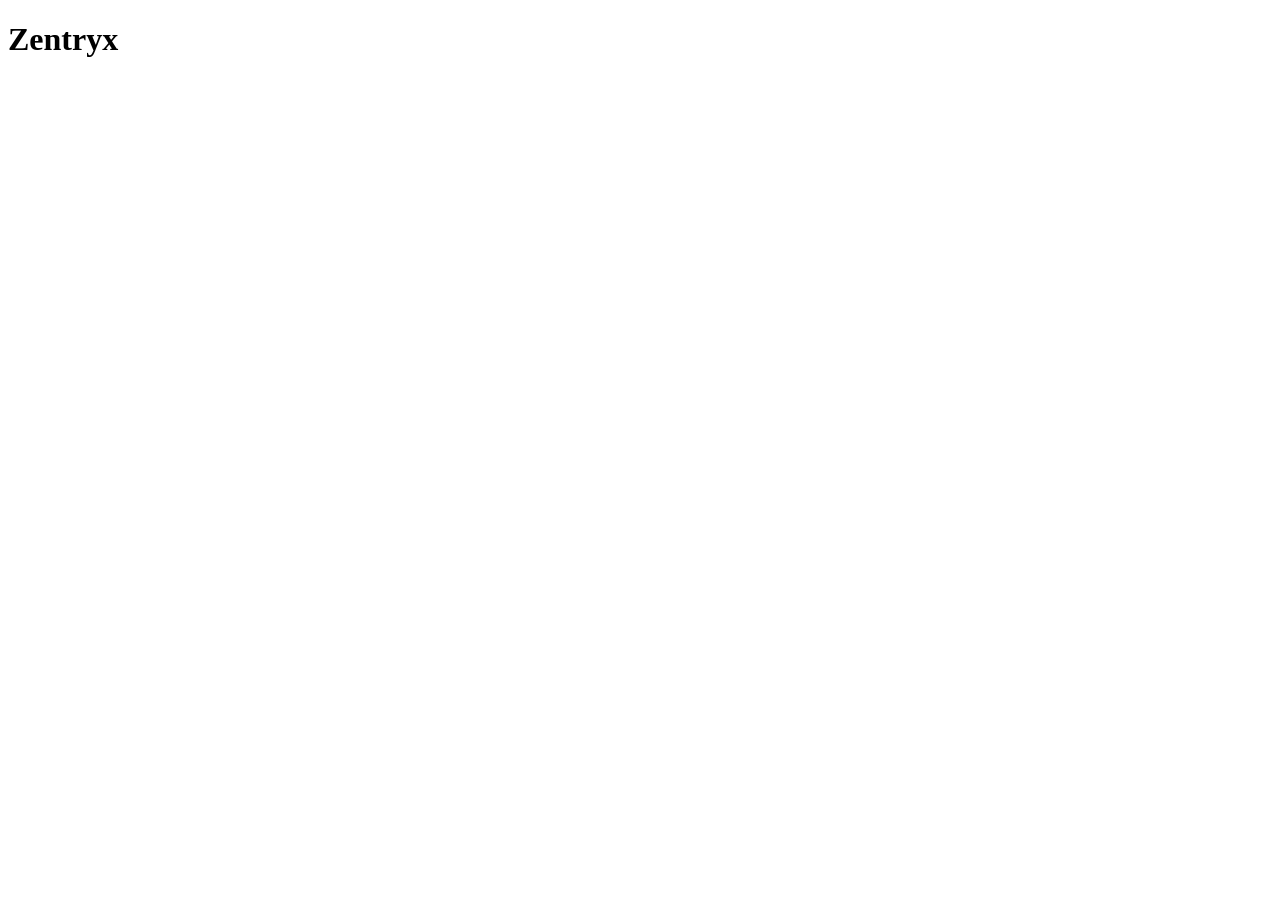
==== index.html @ ee9a3846 "Conection" ====
<!DOCTYPE html>
<html lang="es">
<head>
    <meta charset="UTF-8">
    <meta name="viewport" content="width=device-width, initial-scale=1.0">
    <title>Zentryx</title>
</head>
<body>
     <h1>Zentryx</h1>
    
</body>
</html>
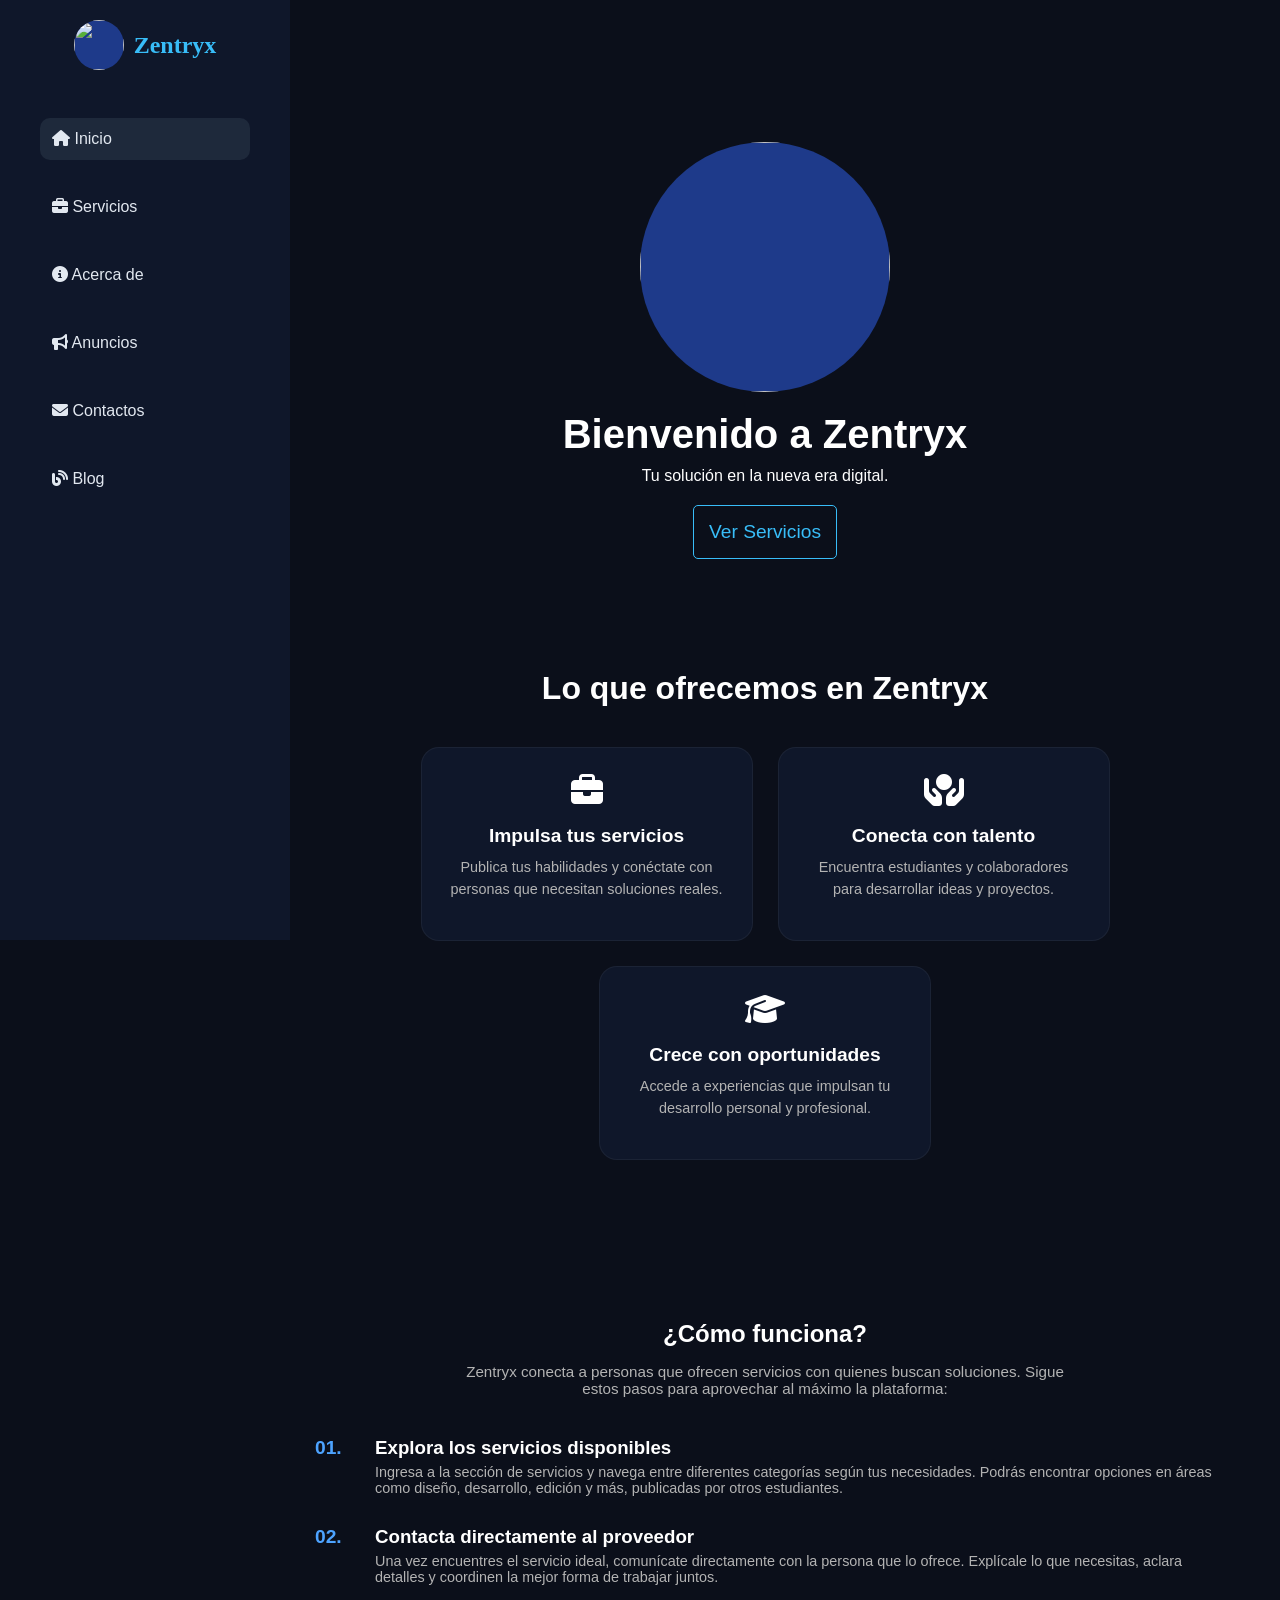
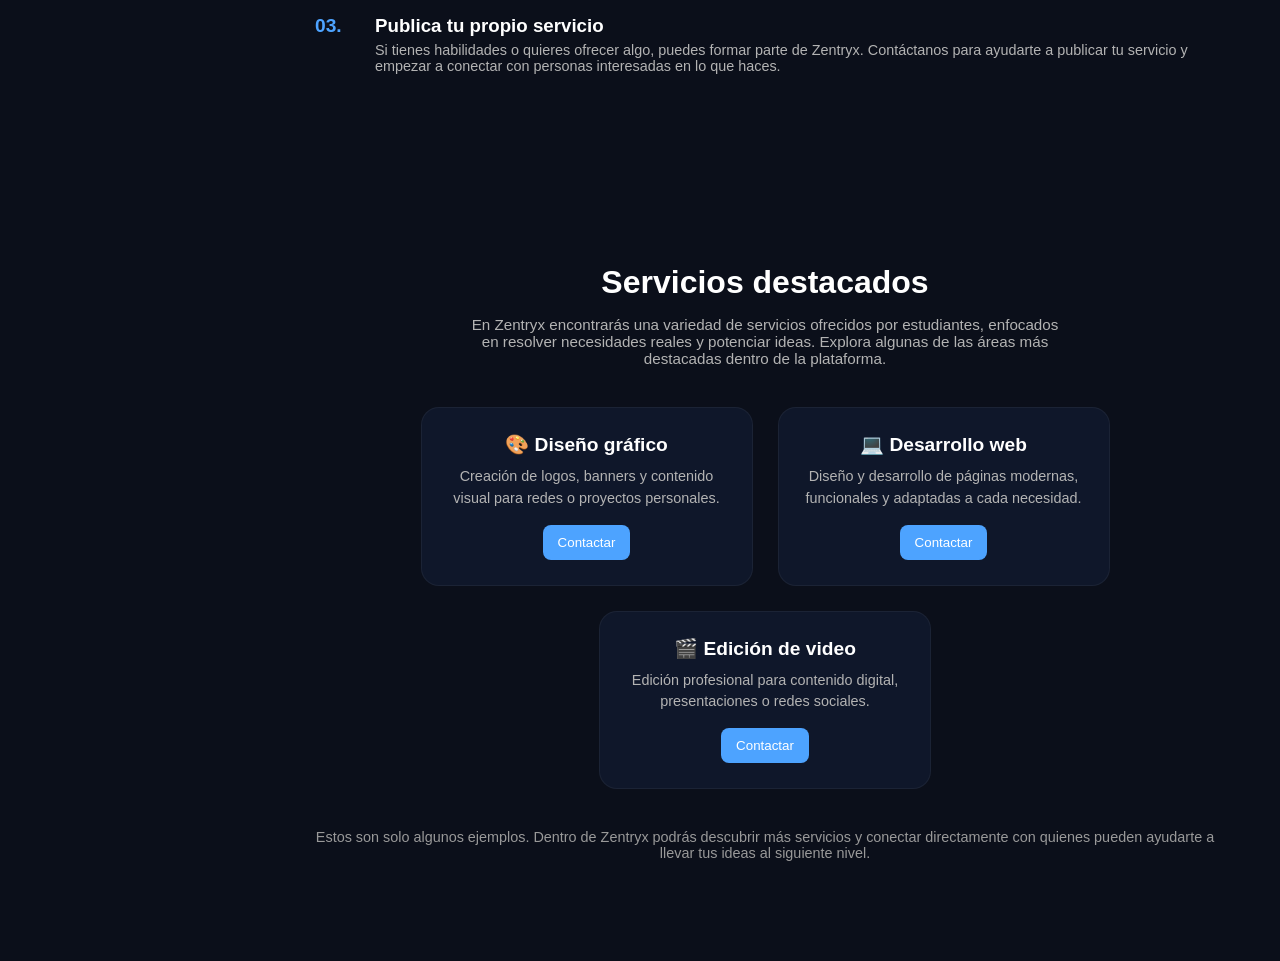
==== commit 6b89f404: "Pagina principal" ====
--- a/index.html
+++ b/index.html
@@ -1,12 +1,168 @@
 <!DOCTYPE html>
 <html lang="es">
+
 <head>
     <meta charset="UTF-8">
     <meta name="viewport" content="width=device-width, initial-scale=1.0">
+    <link rel="stylesheet" href="https://cdnjs.cloudflare.com/ajax/libs/font-awesome/6.4.0/css/all.min.css">
+    <link rel="stylesheet" href="Styles/styles.css">
     <title>Zentryx</title>
 </head>
+
 <body>
-     <h1>Zentryx</h1>
-    
+
+    <aside class="sidebar">
+        <div class="logo">
+            <img src="" alt="">
+            <h1>Zentryx</h1>
+        </div>
+
+        <nav>
+            <ul>
+                <li class="active"><a href="#"><i class="fa-solid fa-home"></i> Inicio</a></li>
+                <li><a href="Pages/servis.html"><i class="fa-solid fa-briefcase"></i> Servicios</a></li>
+                <li><a href="#acerca"><i class="fa-solid fa-info-circle"></i> Acerca de</a></li>
+                <li><a href="#anuncios"><i class="fa-solid fa-bullhorn"></i> Anuncios</a></li>
+                <li><a href="#contactos"><i class="fa-solid fa-envelope"></i> Contactos</a></li>
+                <li><a href="#blog"><i class="fa-solid fa-blog"></i> Blog</a></li>
+            </ul>
+        </nav>
+    </aside>
+
+    <main>
+
+        <div class="presentation">
+            <img src="" alt="">
+            <h1>Bienvenido a Zentryx</h1>
+            <p>Tu solución en la nueva era digital.</p>
+            <a href="Pages/servis.html">Ver Servicios</a>
+        </div>
+
+        <section class="beneficios">
+            <h2>Lo que ofrecemos en Zentryx</h2>
+
+            <div class="cards">
+
+                <div class="card">
+                    <div class="icon"><i class="fa-solid fa-briefcase"></i></div>
+                    <h3>Impulsa tus servicios</h3>
+                    <p>Publica tus habilidades y conéctate con personas que necesitan soluciones reales.</p>
+                </div>
+
+                <div class="card">
+                    <div class="icon"><i class="fa-solid fa-hands-holding-circle"></i></div>
+                    <h3>Conecta con talento</h3>
+                    <p>Encuentra estudiantes y colaboradores para desarrollar ideas y proyectos.</p>
+                </div>
+
+                <div class="card">
+                    <div class="icon"><i class="fa-solid fa-graduation-cap"></i></div>
+                    <h3>Crece con oportunidades</h3>
+                    <p>Accede a experiencias que impulsan tu desarrollo personal y profesional.</p>
+                </div>
+
+            </div>
+        </section>
+
+        <section class="como-funciona">
+            <div class="container">
+
+                <h1>¿Cómo funciona?</h1>
+
+                <p class="intro">
+                    Zentryx conecta a personas que ofrecen servicios con quienes buscan soluciones.
+                    Sigue estos pasos para aprovechar al máximo la plataforma:
+                </p>
+
+                <ul class="lista">
+                    <li>
+                        <span>01.</span>
+                        <div>
+                            <h3>Explora los servicios disponibles</h3>
+                            <p>
+                                Ingresa a la sección de servicios y navega entre diferentes categorías según tus
+                                necesidades.
+                                Podrás encontrar opciones en áreas como diseño, desarrollo, edición y más, publicadas
+                                por otros estudiantes.
+                            </p>
+                        </div>
+                    </li>
+
+                    <li>
+                        <span>02.</span>
+                        <div>
+                            <h3>Contacta directamente al proveedor</h3>
+                            <p>
+                                Una vez encuentres el servicio ideal, comunícate directamente con la persona que lo
+                                ofrece.
+                                Explícale lo que necesitas, aclara detalles y coordinen la mejor forma de trabajar
+                                juntos.
+                            </p>
+                        </div>
+                    </li>
+
+                    <li>
+                        <span>03.</span>
+                        <div>
+                            <h3>Publica tu propio servicio</h3>
+                            <p>
+                                Si tienes habilidades o quieres ofrecer algo, puedes formar parte de Zentryx.
+                                Contáctanos para ayudarte a publicar tu servicio y empezar a conectar con personas
+                                interesadas en lo que haces.
+                            </p>
+                        </div>
+                    </li>
+                </ul>
+
+            </div>
+        </section>
+
+        <section class="servicios">
+            <div class="container">
+
+                <h2>Servicios destacados</h2>
+
+                <p class="intro">
+                    En Zentryx encontrarás una variedad de servicios ofrecidos por estudiantes,
+                    enfocados en resolver necesidades reales y potenciar ideas.
+                    Explora algunas de las áreas más destacadas dentro de la plataforma.
+                </p>
+
+                <div class="cards">
+
+                    <div class="card">
+                        <h3>🎨 Diseño gráfico</h3>
+                        <p>Creación de logos, banners y contenido visual para redes o proyectos personales.</p>
+                        <button>Contactar</button>
+                    </div>
+
+                    <div class="card">
+                        <h3>💻 Desarrollo web</h3>
+                        <p>Diseño y desarrollo de páginas modernas, funcionales y adaptadas a cada necesidad.</p>
+                        <button>Contactar</button>
+                    </div>
+
+                    <div class="card">
+                        <h3>🎬 Edición de video</h3>
+                        <p>Edición profesional para contenido digital, presentaciones o redes sociales.</p>
+                        <button>Contactar</button>
+                    </div>
+
+                </div>
+
+                <p class="outro">
+                    Estos son solo algunos ejemplos. Dentro de Zentryx podrás descubrir más servicios
+                    y conectar directamente con quienes pueden ayudarte a llevar tus ideas al siguiente nivel.
+                </p>
+
+            </div>
+        </section>
+
+    </main>
+
+
+
+    <script src="Main/main.js"></script>
 </body>
+
 </html>
--- a/Styles/styles.css
+++ b/Styles/styles.css
@@ -0,0 +1,332 @@
+* {
+    margin: 0;
+    padding: 0;
+    font-family: 'Segoe UI', Tahoma, Geneva, Verdana, sans-serif;
+}
+
+body {
+    background: #0b0f1a;
+    color: white;
+}
+
+aside {
+    position: fixed;
+    top: 0;
+    left: 0;
+    height: 100vh;
+    display: flex;
+}
+
+.sidebar {
+    width: 250px;
+    height: 100vh;
+    background: #0f172a;
+    padding: 20px;
+    display: flex;
+    flex-direction: column;
+}
+
+.logo {
+    margin-bottom: 30px;
+    color: #38bdf8;
+    display: flex;
+    align-items: center;
+    gap: 10px;
+    justify-content: center;
+}
+
+.logo h1 {
+    font-family: 'Times New Roman', Times, serif;
+}
+
+.logo img {
+    width: 50px;
+    height: 50px;
+    border-radius: 50px;
+    background-color: #1e3a8a;
+}
+
+
+.sidebar ul {
+    list-style: none;
+    padding: 0;
+}
+
+.sidebar li {
+    padding: 12px;
+    margin: 8px 0;
+    border-radius: 10px;
+    cursor: pointer;
+    color: #94a3b8;
+}
+
+nav li:hover,
+nav .active {
+    background: #1e293b;
+    color: #38bdf8;
+}
+
+nav {
+    background: #0f172a;
+    padding: 10px 20px;
+}
+
+nav ul {
+    margin: 0;
+    padding: 0;
+    display: flex;
+    gap: 10px;
+    list-style: none;
+    flex-direction: column;
+}
+
+nav ul li a {
+    color: #e2e8f0;
+    text-decoration: none;
+    transition: color 0.2s ease;
+}
+
+.active {
+    color: #38bdf8;
+    background: #1e293b;
+}
+
+nav ul li a:hover,
+nav ul li a.active,
+nav ul li a.active:hover {
+    color: #38bdf8;
+    background: #1e293b;
+}
+
+nav>i {
+    margin: 5px;
+}
+
+main {
+    margin-left: 250px;
+    padding: 20px;
+    display: flex;
+    justify-content: center;
+    align-items: center;
+    flex-direction: column;
+    overflow-y: auto;
+}
+
+.presentation {
+    margin-top: 150px;
+    height: 40vh;
+    display: flex;
+    align-items: center;
+    justify-content: center;
+    flex-direction: column;
+}
+
+.presentation img {
+    width: 250px;
+    height: 250px;
+    border-radius: 50%;
+    background-color: #1e3a8a;
+    margin-bottom: 20px;
+}
+
+.presentation h1 {
+    font-size: 2.5rem;
+    margin-bottom: 10px;
+}
+
+.presentation a {
+    margin-top: 20px;
+    color: #38bdf8;
+    text-decoration: none;
+    font-size: 1.2rem;
+    border: 1px solid #38bdf8;
+    padding: 15px;
+    border-radius: 5px;
+    transition: all 0.3s ease;
+}
+
+.presentation a:hover {
+    background: #38bdf8;
+    color: #0b0f1a;
+    transform: translateY(-5px);
+    box-shadow: 0 10px 20px rgba(56, 189, 248, 0.4);
+}
+
+.beneficios {
+    margin-top: 60px;
+    display: flex;
+    flex-direction: column;
+    text-align: center;
+    padding: 80px 20px;
+    color: #fff;
+}
+
+.beneficios h2 {
+    font-size: 2rem;
+    margin-bottom: 40px;
+}
+
+.cards {
+    display: flex;
+    justify-content: center;
+    gap: 25px;
+    flex-wrap: wrap;
+}
+
+.card {
+    background: #0f172a;
+    border-radius: 18px;
+    padding: 30px 25px;
+    width: 280px;
+    transition: all 0.3s ease;
+    border: 1px solid rgba(255, 255, 255, 0.05);
+}
+
+/* .card:hover {
+    transform: translateY(-10px) scale(1.02);
+    box-shadow: 0 15px 40px rgba(0, 0, 0, 0.6);
+    border-color: rgba(255, 255, 255, 0.15);
+} */
+
+.icon {
+    font-size: 2rem;
+    margin-bottom: 15px;
+}
+
+.card h3 {
+    margin-bottom: 10px;
+    font-size: 1.2rem;
+}
+
+.card p {
+    font-size: 0.9rem;
+    color: #b3b3b3;
+    line-height: 1.5;
+}
+
+
+.como-funciona {
+  padding: 80px 20px;
+  color: #fff;
+}
+
+.container {
+  width: 900px;
+  margin: auto;
+}
+
+.como-funciona h1 {
+  text-align: center;
+  margin-bottom: 15px;
+}
+
+.intro {
+  text-align: center;
+  color: #b3b3b3;
+  margin-bottom: 40px;
+  font-size: 0.95rem;
+}
+
+.lista {
+  list-style: none;
+  padding: 0;
+}
+
+.lista li {
+  display: flex;
+  gap: 20px;
+  margin-bottom: 30px;
+  align-items: flex-start;
+}
+
+.lista span {
+  font-size: 1.2rem;
+  font-weight: bold;
+  color: #4da3ff;
+  min-width: 40px;
+}
+
+.lista h3 {
+  margin: 0 0 5px;
+}
+
+.lista p {
+  margin: 0;
+  color: #b3b3b3;
+  font-size: 0.9rem;
+}
+
+.servicios {
+  padding: 80px 20px;
+  color: #fff;
+  text-align: center;
+}
+
+.container {
+  max-width: 1100px;
+  margin: auto;
+}
+
+.servicios h2 {
+  font-size: 2rem;
+  margin-bottom: 15px;
+}
+
+.intro {
+  color: #b3b3b3;
+  max-width: 600px;
+  margin: 0 auto 40px;
+  font-size: 0.95rem;
+}
+
+.cards {
+  display: flex;
+  justify-content: center;
+  gap: 25px;
+  flex-wrap: wrap;
+}
+
+.card {
+  background: #0f172a;
+  border-radius: 18px;
+  padding: 25px;
+  width: 280px;
+  border: 1px solid rgba(255,255,255,0.05);
+  transition: all 0.3s ease;
+}
+
+.card:hover {
+  transform: translateY(-10px);
+  box-shadow: 0 15px 40px rgba(0,0,0,0.6);
+  border-color: rgba(255,255,255,0.15);
+}
+
+.card h3 {
+  margin-bottom: 10px;
+}
+
+.card p {
+  font-size: 0.9rem;
+  color: #b3b3b3;
+  margin-bottom: 15px;
+}
+
+.card button {
+  background: #4da3ff;
+  border: none;
+  padding: 10px 15px;
+  border-radius: 8px;
+  color: #fff;
+  cursor: pointer;
+  transition: 0.3s;
+}
+
+.card button:hover {
+  background: #2f8cff;
+}
+
+.outro {
+  margin-top: 40px;
+  color: #999;
+  font-size: 0.9rem;
+}
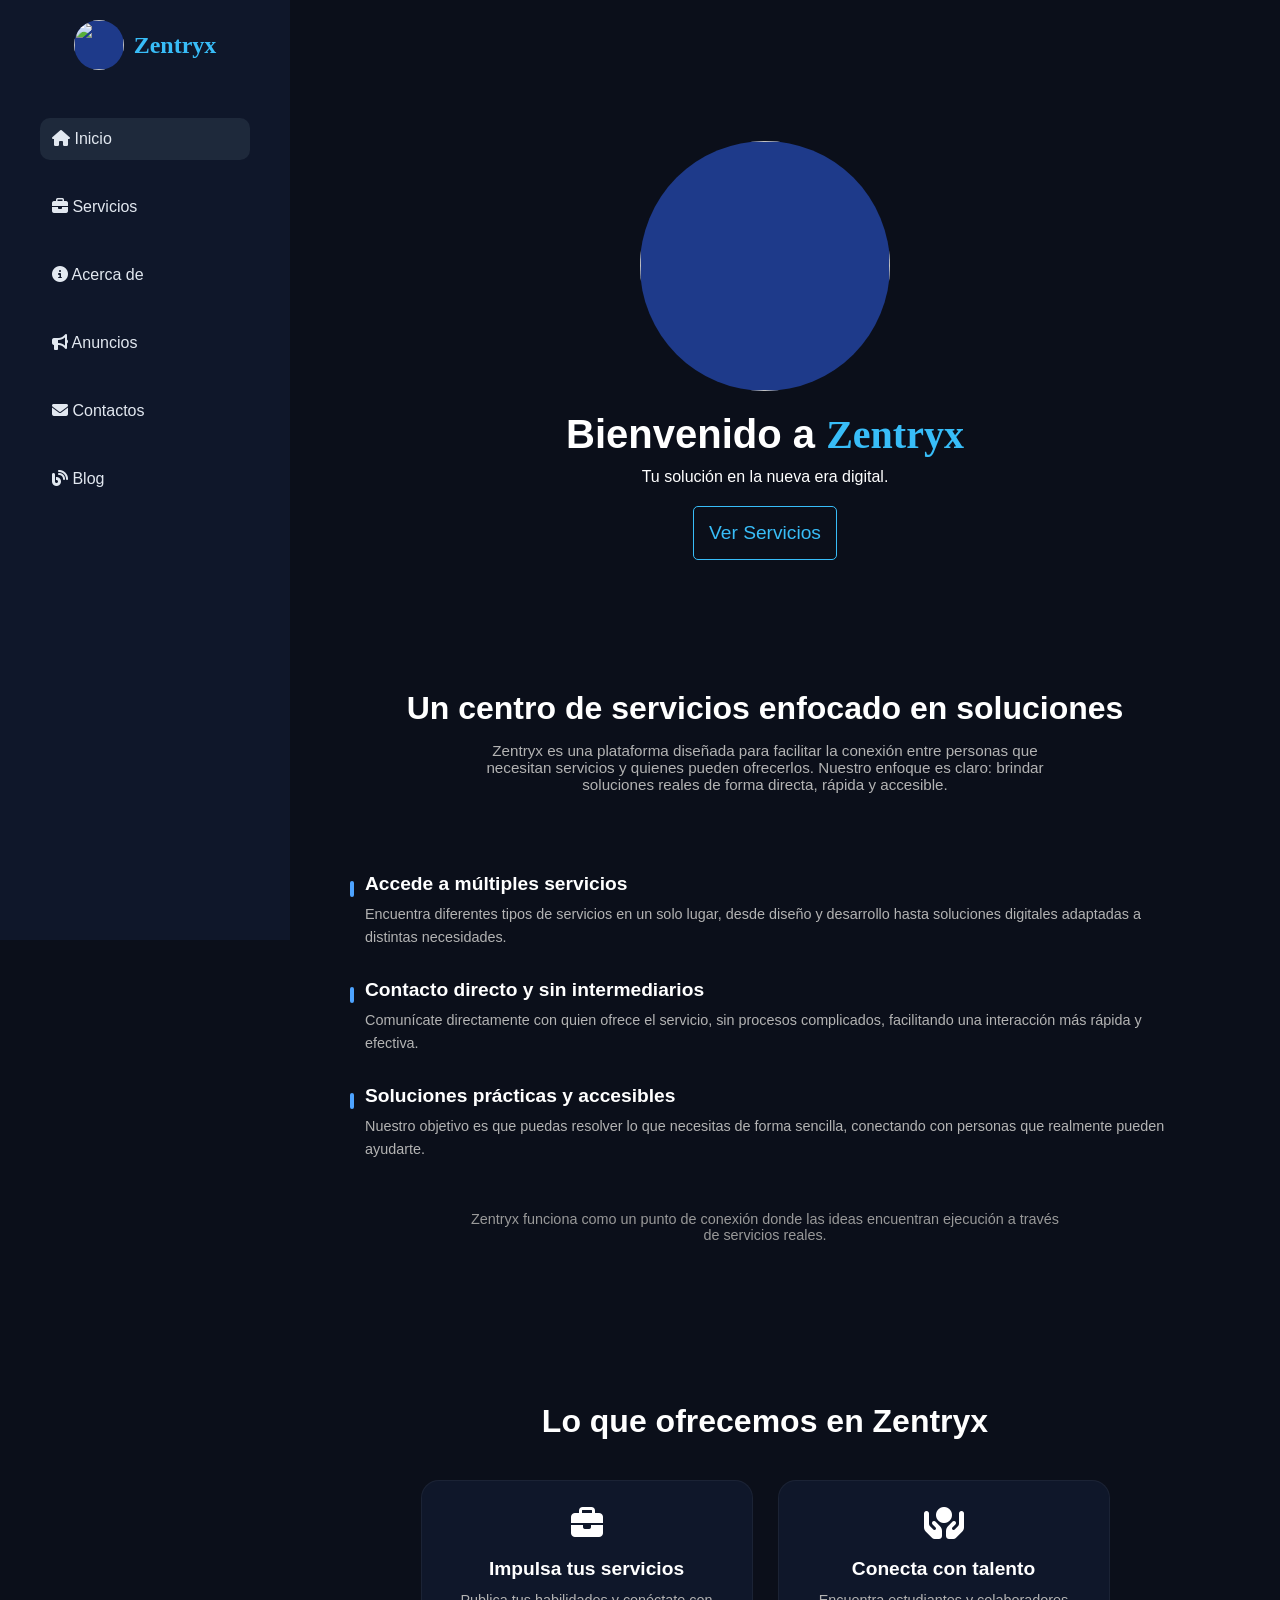
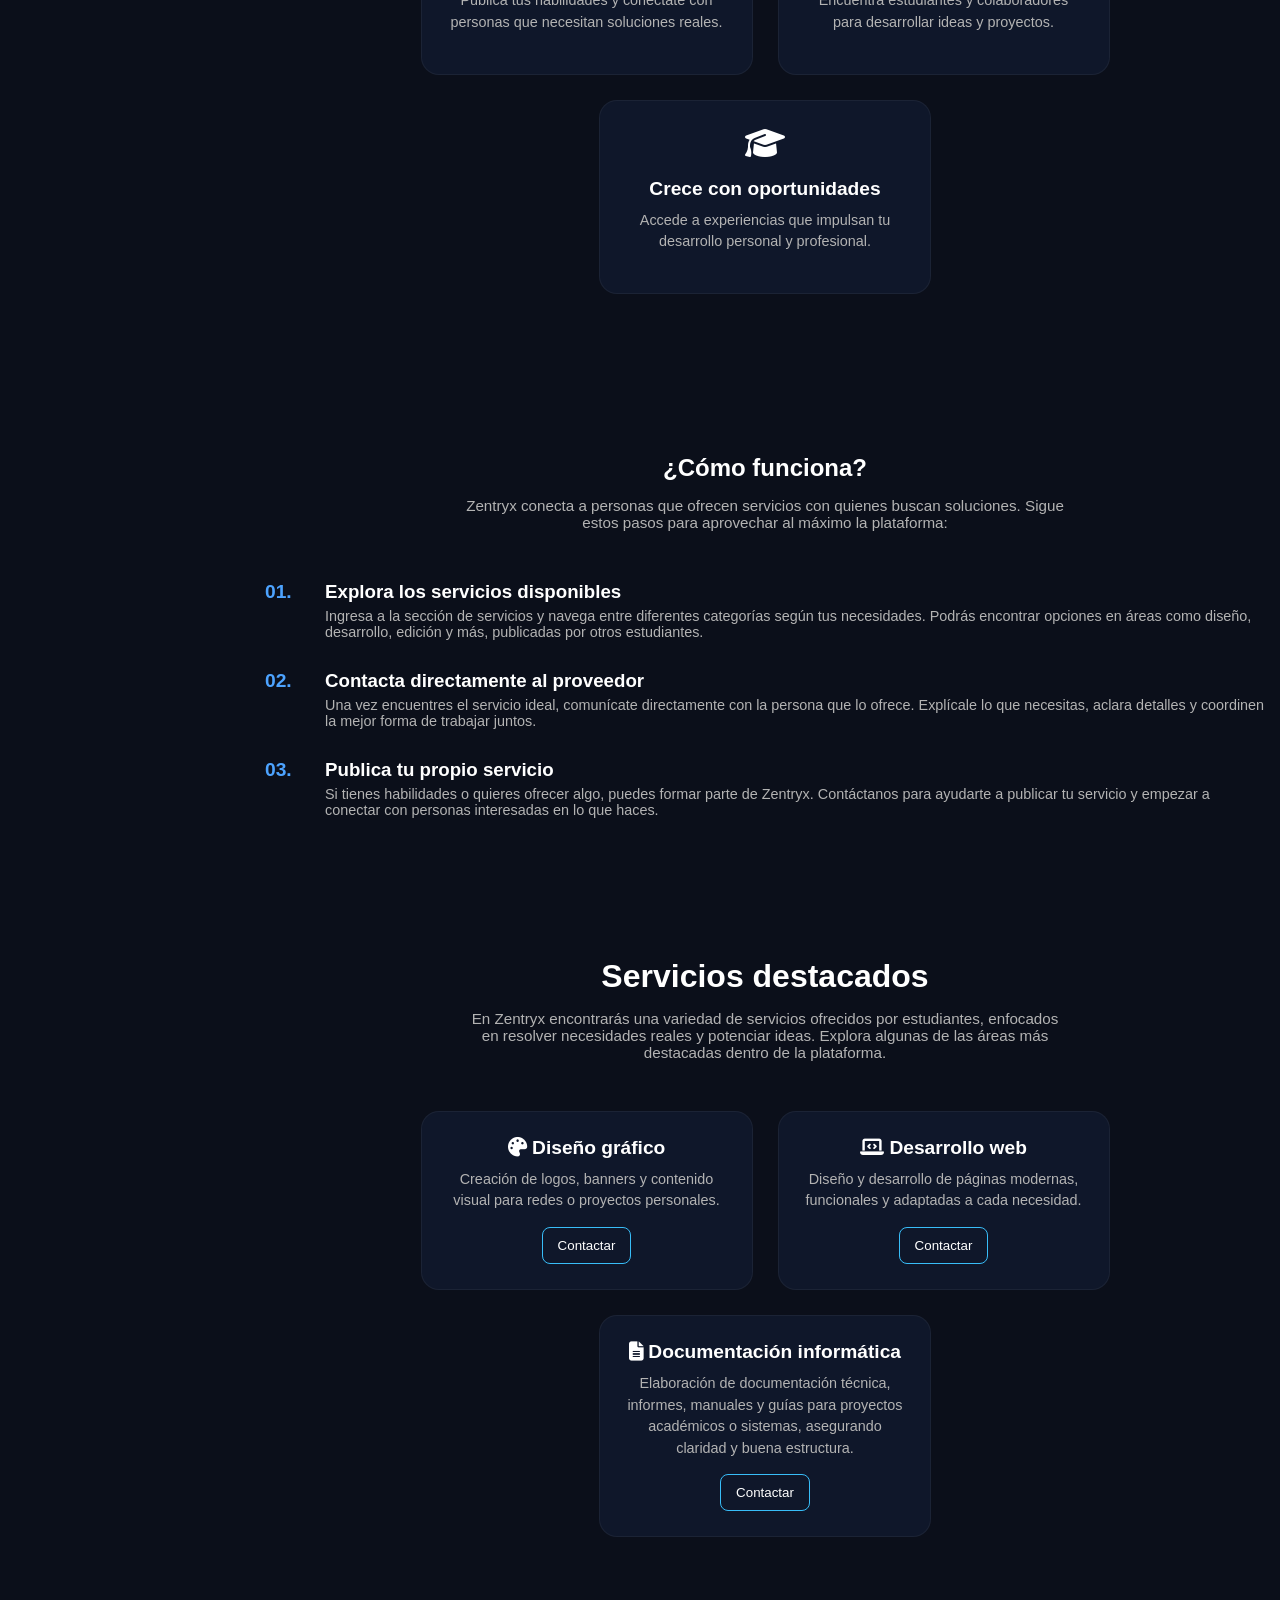
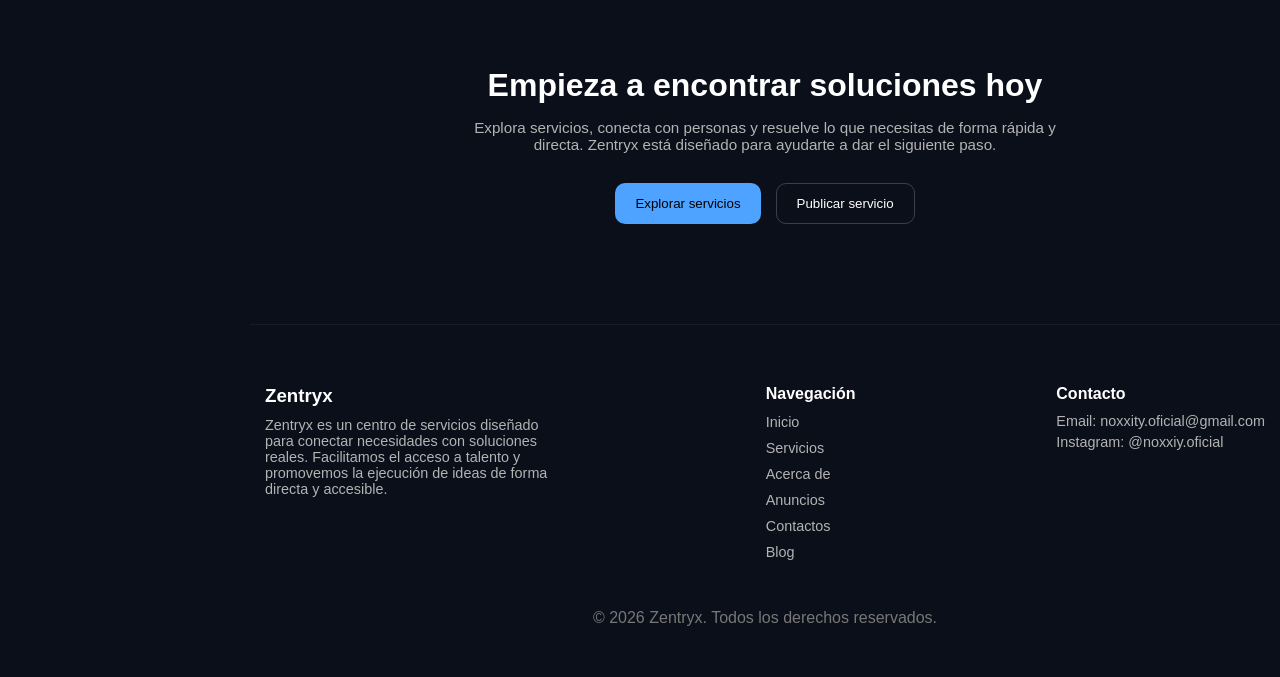
==== commit db77d930: "Page inicio finalizada" ====
--- a/index.html
+++ b/index.html
@@ -33,10 +33,54 @@
 
         <div class="presentation">
             <img src="" alt="">
-            <h1>Bienvenido a Zentryx</h1>
+            <h1>Bienvenido a <span style="color: #38bdf8; font-family: 'Times New Roman', Times, serif;">Zentryx</span>
+            </h1>
             <p>Tu solución en la nueva era digital.</p>
             <a href="Pages/servis.html">Ver Servicios</a>
         </div>
+
+        <section class="zentryx-info">
+            <div class="container">
+
+                <h2>Un centro de servicios enfocado en soluciones</h2>
+
+                <p class="intro">
+                    Zentryx es una plataforma diseñada para facilitar la conexión entre personas que
+                    necesitan servicios y quienes pueden ofrecerlos. Nuestro enfoque es claro:
+                    brindar soluciones reales de forma directa, rápida y accesible.
+                </p>
+
+                <div class="contenido">
+
+                    <div class="texto">
+                        <h3>Accede a múltiples servicios</h3>
+                        <p>
+                            Encuentra diferentes tipos de servicios en un solo lugar, desde diseño y desarrollo
+                            hasta soluciones digitales adaptadas a distintas necesidades.
+                        </p>
+
+                        <h3>Contacto directo y sin intermediarios</h3>
+                        <p>
+                            Comunícate directamente con quien ofrece el servicio, sin procesos complicados,
+                            facilitando una interacción más rápida y efectiva.
+                        </p>
+
+                        <h3>Soluciones prácticas y accesibles</h3>
+                        <p>
+                            Nuestro objetivo es que puedas resolver lo que necesitas de forma sencilla,
+                            conectando con personas que realmente pueden ayudarte.
+                        </p>
+                    </div>
+
+                </div>
+
+                <p class="outro">
+                    Zentryx funciona como un punto de conexión donde las ideas encuentran ejecución
+                    a través de servicios reales.
+                </p>
+
+            </div>
+        </section>
 
         <section class="beneficios">
             <h2>Lo que ofrecemos en Zentryx</h2>
@@ -131,32 +175,90 @@
                 <div class="cards">
 
                     <div class="card">
-                        <h3>🎨 Diseño gráfico</h3>
+                        <h3><i class="fa-solid fa-palette"></i> Diseño gráfico</h3>
                         <p>Creación de logos, banners y contenido visual para redes o proyectos personales.</p>
                         <button>Contactar</button>
                     </div>
 
                     <div class="card">
-                        <h3>💻 Desarrollo web</h3>
+                        <h3><i class="fa-solid fa-laptop-code"></i> Desarrollo web</h3>
                         <p>Diseño y desarrollo de páginas modernas, funcionales y adaptadas a cada necesidad.</p>
                         <button>Contactar</button>
                     </div>
 
                     <div class="card">
-                        <h3>🎬 Edición de video</h3>
-                        <p>Edición profesional para contenido digital, presentaciones o redes sociales.</p>
+                        <h3><i class="fa-solid fa-file-text"></i> Documentación informática</h3>
+                        <p>
+                            Elaboración de documentación técnica, informes, manuales y guías para proyectos
+                            académicos o sistemas, asegurando claridad y buena estructura.
+                        </p>
                         <button>Contactar</button>
                     </div>
-
-                </div>
-
-                <p class="outro">
-                    Estos son solo algunos ejemplos. Dentro de Zentryx podrás descubrir más servicios
-                    y conectar directamente con quienes pueden ayudarte a llevar tus ideas al siguiente nivel.
-                </p>
-
-            </div>
-        </section>
+                </div>
+            </div>
+        </section>
+
+        <section class="cta">
+            <div class="container">
+
+                <h2>Empieza a encontrar soluciones hoy</h2>
+
+                <p>
+                    Explora servicios, conecta con personas y resuelve lo que necesitas de forma rápida y directa.
+                    Zentryx está diseñado para ayudarte a dar el siguiente paso.
+                </p>
+
+                <div class="botones">
+                    <button class="btn-primary">Explorar servicios</button>
+                    <button class="btn-secondary">Publicar servicio</button>
+                </div>
+
+            </div>
+        </section>
+
+        <footer class="footer">
+            <div class="container">
+
+                <div class="footer-content">
+
+                    <!-- Marca -->
+                    <div class="footer-brand">
+                        <h3>Zentryx</h3>
+                        <p>Zentryx es un centro de servicios diseñado para conectar necesidades con soluciones reales.
+                            Facilitamos el acceso a talento y promovemos la ejecución de ideas de forma directa y
+                            accesible.</p>
+                    </div>
+
+                    <!-- Navegación -->
+                    <div class="footer-links">
+                        <h4>Navegación</h4>
+                        <ul>
+                            <li><a href="#">Inicio</a></li>
+                            <li><a href="Pages/servis.html">Servicios</a></li>
+                            <li><a href="#acerca">Acerca de</a></li>
+                            <li><a href="#anuncios">Anuncios</a></li>
+                            <li><a href="#contactos">Contactos</a></li>
+                            <li><a href="#blog">Blog</a></li>
+                        </ul>
+                    </div>
+
+                    <!-- Contacto -->
+                    <div class="footer-contact">
+                        <h4>Contacto</h4>
+                        <p>Email: noxxity.oficial@gmail.com</p>
+                        <p>Instagram: @noxxiy.oficial</p>
+                    </div>
+
+                </div>
+
+                <div class="footer-bottom">
+                    <p>© 2026 Zentryx. Todos los derechos reservados.</p>
+                </div>
+
+            </div>
+        </footer>
+
+
 
     </main>
 
--- a/Styles/styles.css
+++ b/Styles/styles.css
@@ -1,185 +1,184 @@
 * {
-    margin: 0;
-    padding: 0;
-    font-family: 'Segoe UI', Tahoma, Geneva, Verdana, sans-serif;
+  margin: 0;
+  padding: 0;
+  font-family: 'Segoe UI', Tahoma, Geneva, Verdana, sans-serif;
 }
 
 body {
-    background: #0b0f1a;
-    color: white;
+  background: #0b0f1a;
+  color: white;
 }
 
 aside {
-    position: fixed;
-    top: 0;
-    left: 0;
-    height: 100vh;
-    display: flex;
+  position: fixed;
+  top: 0;
+  left: 0;
+  height: 100vh;
+  display: flex;
 }
 
 .sidebar {
-    width: 250px;
-    height: 100vh;
-    background: #0f172a;
-    padding: 20px;
-    display: flex;
-    flex-direction: column;
+  width: 250px;
+  height: 100vh;
+  background: #0f172a;
+  padding: 20px;
+  display: flex;
+  flex-direction: column;
 }
 
 .logo {
-    margin-bottom: 30px;
-    color: #38bdf8;
-    display: flex;
-    align-items: center;
-    gap: 10px;
-    justify-content: center;
+  margin-bottom: 30px;
+  color: #38bdf8;
+  display: flex;
+  align-items: center;
+  gap: 10px;
+  justify-content: center;
 }
 
 .logo h1 {
-    font-family: 'Times New Roman', Times, serif;
+  font-family: 'Times New Roman', Times, serif;
 }
 
 .logo img {
-    width: 50px;
-    height: 50px;
-    border-radius: 50px;
-    background-color: #1e3a8a;
+  width: 50px;
+  height: 50px;
+  border-radius: 50px;
+  background-color: #1e3a8a;
 }
 
 
 .sidebar ul {
-    list-style: none;
-    padding: 0;
+  list-style: none;
+  padding: 0;
 }
 
 .sidebar li {
-    padding: 12px;
-    margin: 8px 0;
-    border-radius: 10px;
-    cursor: pointer;
-    color: #94a3b8;
+  padding: 12px;
+  margin: 8px 0;
+  border-radius: 10px;
+  cursor: pointer;
+  color: #94a3b8;
 }
 
 nav li:hover,
 nav .active {
-    background: #1e293b;
-    color: #38bdf8;
+  background: #1e293b;
+  color: #38bdf8;
 }
 
 nav {
-    background: #0f172a;
-    padding: 10px 20px;
+  background: #0f172a;
+  padding: 10px 20px;
 }
 
 nav ul {
-    margin: 0;
-    padding: 0;
-    display: flex;
-    gap: 10px;
-    list-style: none;
-    flex-direction: column;
+  margin: 0;
+  padding: 0;
+  display: flex;
+  gap: 10px;
+  list-style: none;
+  flex-direction: column;
 }
 
 nav ul li a {
-    color: #e2e8f0;
-    text-decoration: none;
-    transition: color 0.2s ease;
+  color: #e2e8f0;
+  text-decoration: none;
+  transition: color 0.2s ease;
 }
 
 .active {
-    color: #38bdf8;
-    background: #1e293b;
+  color: #38bdf8;
+  background: #1e293b;
 }
 
 nav ul li a:hover,
 nav ul li a.active,
 nav ul li a.active:hover {
-    color: #38bdf8;
-    background: #1e293b;
+  color: #38bdf8;
+  background: #1e293b;
 }
 
 nav>i {
-    margin: 5px;
+  margin: 5px;
 }
 
 main {
-    margin-left: 250px;
-    padding: 20px;
-    display: flex;
-    justify-content: center;
-    align-items: center;
-    flex-direction: column;
-    overflow-y: auto;
+  margin-left: 250px;
+  padding: 20px;
+  display: flex;
+  justify-content: center;
+  align-items: center;
+  flex-direction: column;
+  overflow-y: auto;
 }
 
 .presentation {
-    margin-top: 150px;
-    height: 40vh;
-    display: flex;
-    align-items: center;
-    justify-content: center;
-    flex-direction: column;
+  margin-top: 150px;
+  height: 40vh;
+  display: flex;
+  align-items: center;
+  justify-content: center;
+  flex-direction: column;
 }
 
 .presentation img {
-    width: 250px;
-    height: 250px;
-    border-radius: 50%;
-    background-color: #1e3a8a;
-    margin-bottom: 20px;
+  width: 250px;
+  height: 250px;
+  border-radius: 50%;
+  background-color: #1e3a8a;
+  margin-bottom: 20px;
 }
 
 .presentation h1 {
-    font-size: 2.5rem;
-    margin-bottom: 10px;
+  font-size: 2.5rem;
+  margin-bottom: 10px;
 }
 
 .presentation a {
-    margin-top: 20px;
-    color: #38bdf8;
-    text-decoration: none;
-    font-size: 1.2rem;
-    border: 1px solid #38bdf8;
-    padding: 15px;
-    border-radius: 5px;
-    transition: all 0.3s ease;
+  margin-top: 20px;
+  color: #38bdf8;
+  text-decoration: none;
+  font-size: 1.2rem;
+  border: 1px solid #38bdf8;
+  padding: 15px;
+  border-radius: 5px;
+  transition: all 0.3s ease;
 }
 
 .presentation a:hover {
-    background: #38bdf8;
-    color: #0b0f1a;
-    transform: translateY(-5px);
-    box-shadow: 0 10px 20px rgba(56, 189, 248, 0.4);
+  background: #38bdf8;
+  color: #0b0f1a;
+  transform: translateY(-5px);
+  box-shadow: 0 10px 20px rgba(56, 189, 248, 0.4);
 }
 
 .beneficios {
-    margin-top: 60px;
-    display: flex;
-    flex-direction: column;
-    text-align: center;
-    padding: 80px 20px;
-    color: #fff;
+  display: flex;
+  flex-direction: column;
+  text-align: center;
+  padding: 80px 20px;
+  color: #fff;
 }
 
 .beneficios h2 {
-    font-size: 2rem;
-    margin-bottom: 40px;
+  font-size: 2rem;
+  margin-bottom: 40px;
 }
 
 .cards {
-    display: flex;
-    justify-content: center;
-    gap: 25px;
-    flex-wrap: wrap;
+  display: flex;
+  justify-content: center;
+  gap: 25px;
+  flex-wrap: wrap;
 }
 
 .card {
-    background: #0f172a;
-    border-radius: 18px;
-    padding: 30px 25px;
-    width: 280px;
-    transition: all 0.3s ease;
-    border: 1px solid rgba(255, 255, 255, 0.05);
+  background: #0f172a;
+  border-radius: 18px;
+  padding: 30px 25px;
+  width: 280px;
+  transition: all 0.3s ease;
+  border: 1px solid rgba(255, 255, 255, 0.05);
 }
 
 /* .card:hover {
@@ -189,19 +188,19 @@
 } */
 
 .icon {
-    font-size: 2rem;
-    margin-bottom: 15px;
+  font-size: 2rem;
+  margin-bottom: 15px;
 }
 
 .card h3 {
-    margin-bottom: 10px;
-    font-size: 1.2rem;
+  margin-bottom: 10px;
+  font-size: 1.2rem;
 }
 
 .card p {
-    font-size: 0.9rem;
-    color: #b3b3b3;
-    line-height: 1.5;
+  font-size: 0.9rem;
+  color: #b3b3b3;
+  line-height: 1.5;
 }
 
 
@@ -257,7 +256,7 @@
 }
 
 .servicios {
-  padding: 80px 20px;
+  padding: 30px 20px;
   color: #fff;
   text-align: center;
 }
@@ -291,14 +290,14 @@
   border-radius: 18px;
   padding: 25px;
   width: 280px;
-  border: 1px solid rgba(255,255,255,0.05);
+  border: 1px solid rgba(255, 255, 255, 0.05);
   transition: all 0.3s ease;
 }
 
 .card:hover {
-  transform: translateY(-10px);
-  box-shadow: 0 15px 40px rgba(0,0,0,0.6);
-  border-color: rgba(255,255,255,0.15);
+  transform: translateY(-5px);
+  box-shadow: 0 15px 40px rgba(0, 0, 0, 0.6);
+  border-color: rgba(255, 255, 255, 0.15);
 }
 
 .card h3 {
@@ -312,8 +311,8 @@
 }
 
 .card button {
-  background: #4da3ff;
-  border: none;
+  border: 1px solid #38bdf8;
+  background: #0f172a;
   padding: 10px 15px;
   border-radius: 8px;
   color: #fff;
@@ -329,4 +328,198 @@
   margin-top: 40px;
   color: #999;
   font-size: 0.9rem;
+}
+
+.zentryx-info {
+  margin-top: 80px;
+  padding: 80px 20px;
+  color: #fff;
+}
+
+.container {
+  width: 1000px;
+  margin: auto;
+}
+
+/* Título */
+.zentryx-info h2 {
+  text-align: center;
+  font-size: 2rem;
+  margin-bottom: 15px;
+}
+
+/* Texto introductorio */
+.intro {
+  text-align: center;
+  color: #b3b3b3;
+  margin-bottom: 50px;
+  font-size: 0.95rem;
+  width: 650px;
+  margin-left: auto;
+  margin-right: auto;
+}
+
+/* Contenido */
+.contenido {
+  display: flex;
+  justify-content: center;
+}
+
+.texto {
+  width: 800px;
+}
+
+/* Subtítulos */
+.texto h3 {
+  margin-top: 30px;
+  margin-bottom: 8px;
+  font-size: 1.2rem;
+  position: relative;
+}
+
+/* Línea decorativa */
+.texto h3::before {
+  content: "";
+  position: absolute;
+  left: -15px;
+  top: 8px;
+  width: 4px;
+  height: 16px;
+  background: #4da3ff;
+  border-radius: 2px;
+}
+
+/* Párrafos */
+.texto p {
+  color: #b3b3b3;
+  font-size: 0.9rem;
+  line-height: 1.6;
+}
+
+/* Texto final */
+.outro {
+  margin-top: 50px;
+  text-align: center;
+  color: #999;
+  font-size: 0.9rem;
+  max-width: 600px;
+  margin-left: auto;
+  margin-right: auto;
+}
+
+.cta {
+  padding: 100px 20px;
+  text-align: center;
+  color: #fff;
+}
+
+.cta h2 {
+  font-size: 2rem;
+  margin-bottom: 15px;
+}
+
+.cta p {
+  color: #b3b3b3;
+  font-size: 0.95rem;
+  max-width: 600px;
+  margin: 0 auto 30px;
+}
+
+/* Botones */
+.botones {
+  display: flex;
+  justify-content: center;
+  gap: 15px;
+  flex-wrap: wrap;
+}
+
+.btn-primary {
+  background: #4da3ff;
+  border: none;
+  padding: 12px 20px;
+  border-radius: 10px;
+  color: black;
+  cursor: pointer;
+  transition: 0.3s;
+}
+
+.btn-primary:hover {
+  background: #2f8cff;
+}
+
+.btn-secondary {
+  background: transparent;
+  border: 1px solid rgba(255, 255, 255, 0.2);
+  padding: 12px 20px;
+  border-radius: 10px;
+  color: #fff;
+  cursor: pointer;
+  transition: 0.3s;
+}
+
+.btn-secondary:hover {
+  border-color: #4da3ff;
+  color: #4da3ff;
+}
+
+.footer {
+  color: #fff;
+  padding: 60px 20px 30px;
+  border-top: 1px solid rgba(255, 255, 255, 0.05);
+}
+
+.footer-content {
+  display: flex;
+  justify-content: space-between;
+  gap: 40px;
+  flex-wrap: wrap;
+}
+
+.footer-brand {
+  max-width: 300px;
+}
+
+.footer-brand p {
+  color: #b3b3b3;
+  font-size: 0.9rem;
+  margin-top: 10px;
+}
+
+.footer-links h4,
+.footer-contact h4 {
+  margin-bottom: 10px;
+}
+
+.footer-links ul {
+  list-style: none;
+  padding: 0;
+}
+
+.footer-links li {
+  margin-bottom: 8px;
+}
+
+.footer-links a {
+  color: #b3b3b3;
+  text-decoration: none;
+  font-size: 0.9rem;
+  transition: 0.3s;
+}
+
+.footer-links a:hover {
+  color: #4da3ff;
+}
+
+.footer-contact p {
+  color: #b3b3b3;
+  font-size: 0.9rem;
+  margin: 5px 0;
+}
+
+/* Línea inferior */
+.footer-bottom {
+  margin-top: 40px;
+  text-align: center;
+  font-size: 1rem;
+  color: #777;
 }
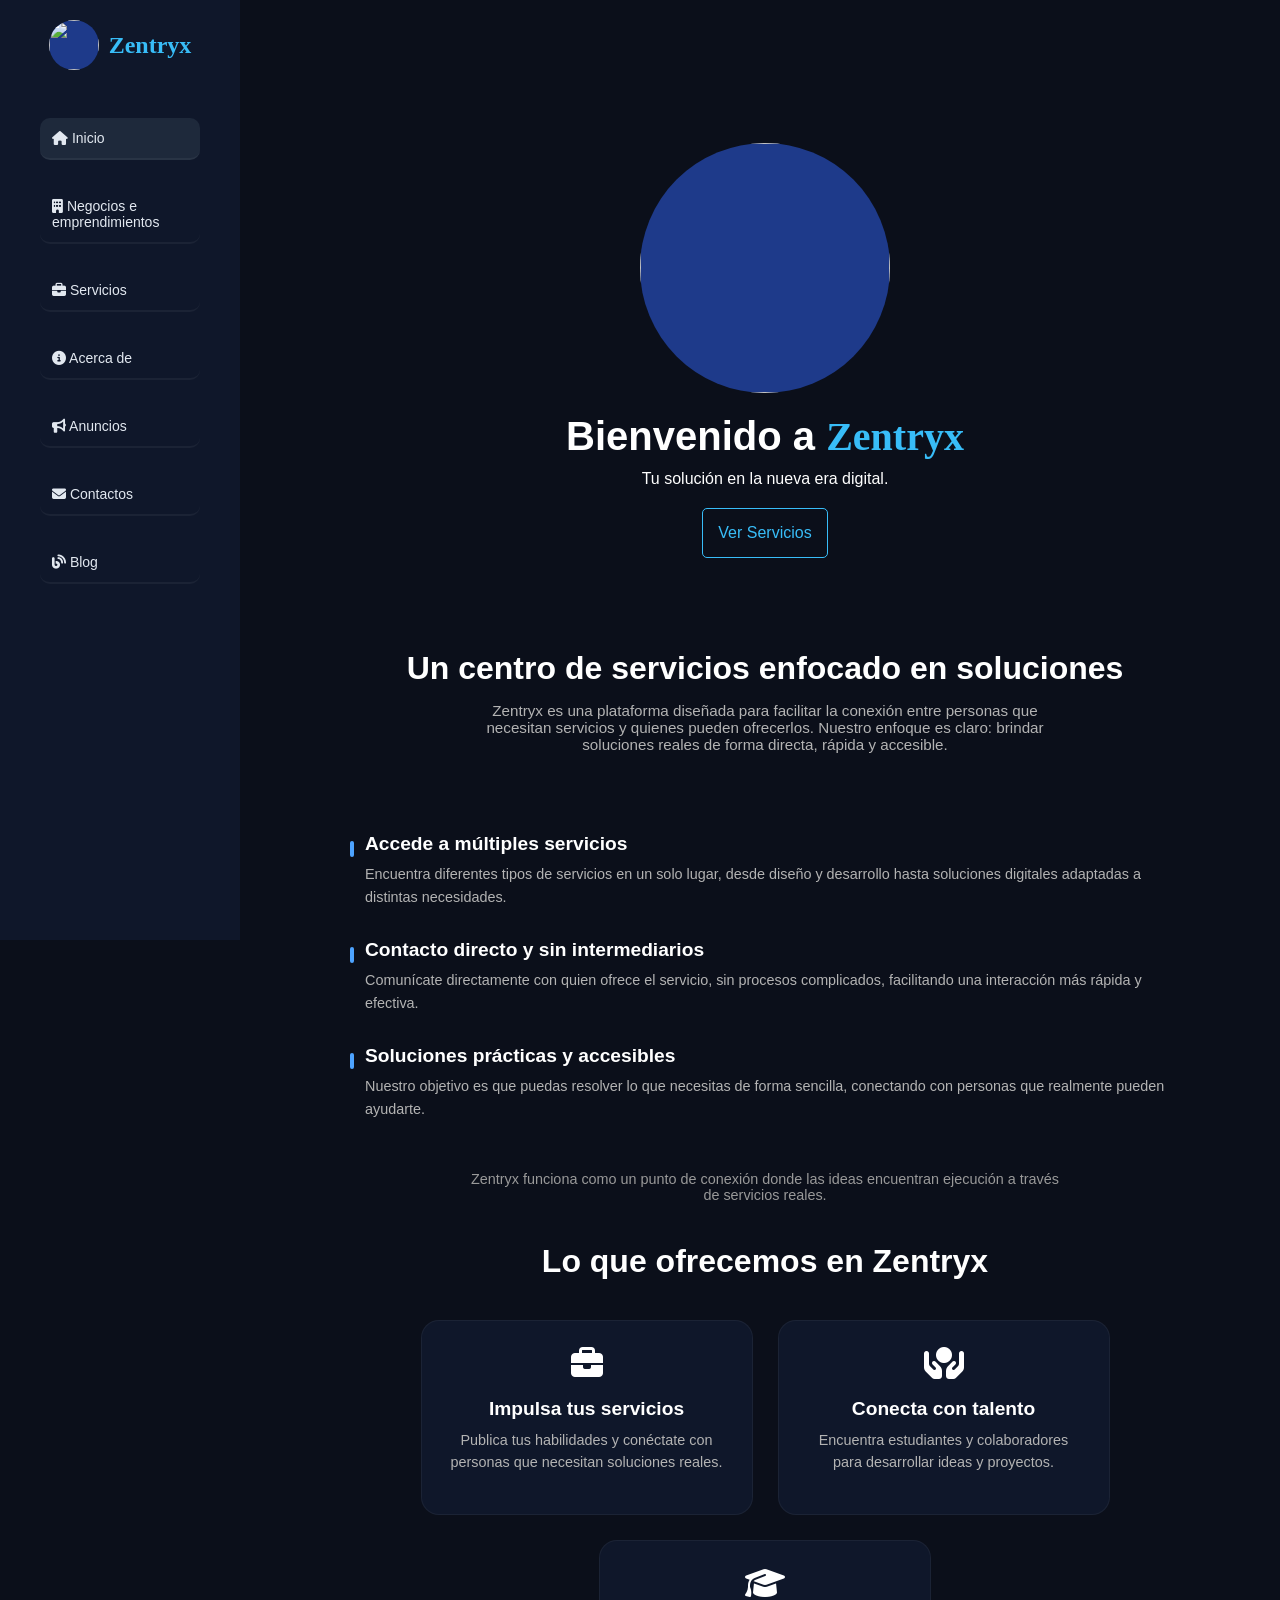
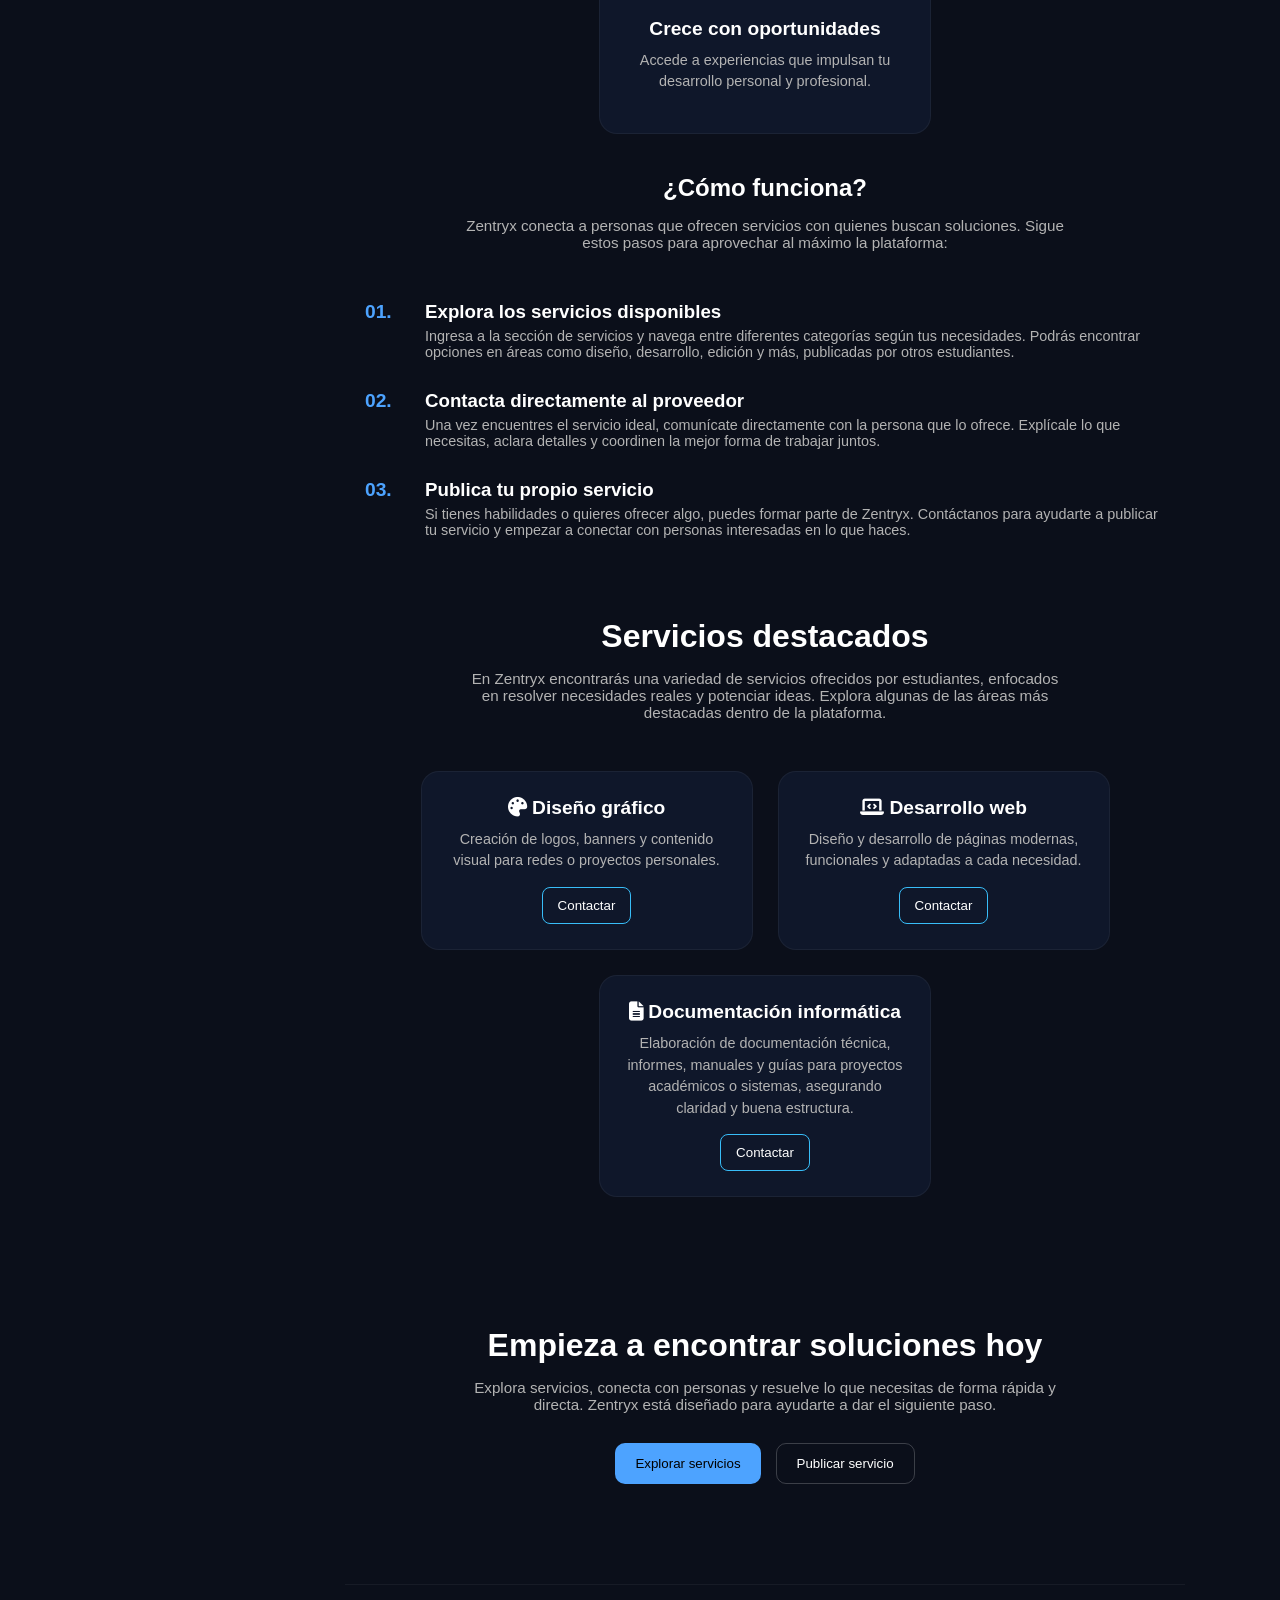
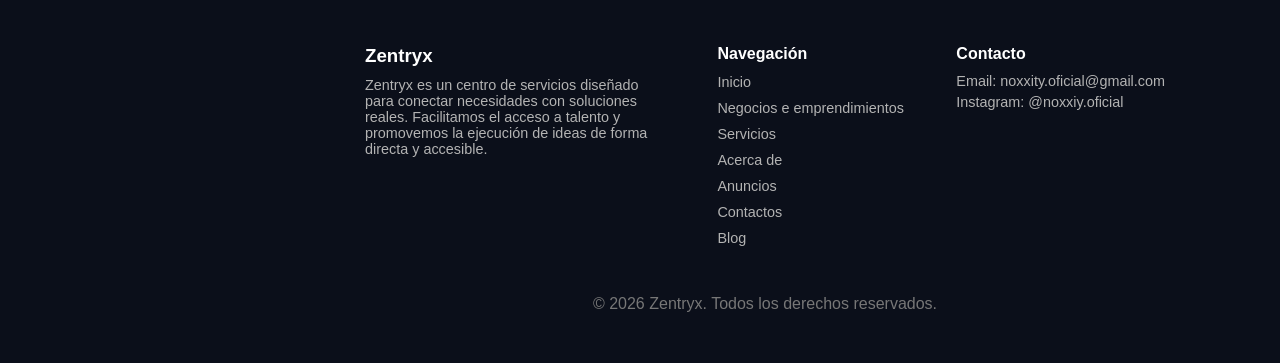
==== commit 9206df12: "movil inicio y servis" ====
--- a/index.html
+++ b/index.html
@@ -6,12 +6,17 @@
     <meta name="viewport" content="width=device-width, initial-scale=1.0">
     <link rel="stylesheet" href="https://cdnjs.cloudflare.com/ajax/libs/font-awesome/6.4.0/css/all.min.css">
     <link rel="stylesheet" href="Styles/styles.css">
+    <link rel="stylesheet" href="Styles/styles_navbar.css">
     <title>Zentryx</title>
 </head>
 
 <body>
 
-    <aside class="sidebar">
+    <button class="menu-toggle" id="menu-toggle">
+        <i class="fa-solid fa-bars"></i>
+    </button>
+    <div class="overlay" id="overlay"></div>
+    <aside class="sidebar" id="sidebar">
         <div class="logo">
             <img src="" alt="">
             <h1>Zentryx</h1>
@@ -19,7 +24,8 @@
 
         <nav>
             <ul>
-                <li class="active"><a href="#"><i class="fa-solid fa-home"></i> Inicio</a></li>
+                <li class="active"><a href="#"><i class="fa-solid fa-home"></i> Inicio</a></li> 
+                <li><a href="Pages/negocios.html"> <i class="fa-solid fa-building"></i> Negocios e emprendimientos</a></li>
                 <li><a href="Pages/servis.html"><i class="fa-solid fa-briefcase"></i> Servicios</a></li>
                 <li><a href="#acerca"><i class="fa-solid fa-info-circle"></i> Acerca de</a></li>
                 <li><a href="#anuncios"><i class="fa-solid fa-bullhorn"></i> Anuncios</a></li>
@@ -234,6 +240,7 @@
                         <h4>Navegación</h4>
                         <ul>
                             <li><a href="#">Inicio</a></li>
+                            <li><a href="Pages/negocios.html">Negocios e emprendimientos</a></li>
                             <li><a href="Pages/servis.html">Servicios</a></li>
                             <li><a href="#acerca">Acerca de</a></li>
                             <li><a href="#anuncios">Anuncios</a></li>
--- a/Styles/styles.css
+++ b/Styles/styles.css
@@ -18,7 +18,7 @@
 }
 
 .sidebar {
-  width: 250px;
+  width: 200px;
   height: 100vh;
   background: #0f172a;
   padding: 20px;
@@ -53,11 +53,13 @@
 }
 
 .sidebar li {
+  margin: 8px 0;
   padding: 12px;
-  margin: 8px 0;
   border-radius: 10px;
+  font-size: 14px;
   cursor: pointer;
   color: #94a3b8;
+  border-bottom: 2px solid rgba(255, 255, 255, 0.05);
 }
 
 nav li:hover,
@@ -81,6 +83,8 @@
 }
 
 nav ul li a {
+  height: 100%;
+  width: 100%;
   color: #e2e8f0;
   text-decoration: none;
   transition: color 0.2s ease;
@@ -138,7 +142,7 @@
   margin-top: 20px;
   color: #38bdf8;
   text-decoration: none;
-  font-size: 1.2rem;
+  font-size: 1rem;
   border: 1px solid #38bdf8;
   padding: 15px;
   border-radius: 5px;
@@ -156,7 +160,7 @@
   display: flex;
   flex-direction: column;
   text-align: center;
-  padding: 80px 20px;
+  padding: 20px;
   color: #fff;
 }
 
@@ -205,13 +209,8 @@
 
 
 .como-funciona {
-  padding: 80px 20px;
-  color: #fff;
-}
-
-.container {
-  width: 900px;
-  margin: auto;
+  padding: 20px;
+  color: #fff;
 }
 
 .como-funciona h1 {
@@ -259,11 +258,6 @@
   padding: 30px 20px;
   color: #fff;
   text-align: center;
-}
-
-.container {
-  max-width: 1100px;
-  margin: auto;
 }
 
 .servicios h2 {
@@ -294,11 +288,11 @@
   transition: all 0.3s ease;
 }
 
-.card:hover {
+/* .card:hover {
   transform: translateY(-5px);
   box-shadow: 0 15px 40px rgba(0, 0, 0, 0.6);
   border-color: rgba(255, 255, 255, 0.15);
-}
+} */
 
 .card h3 {
   margin-bottom: 10px;
@@ -331,13 +325,13 @@
 }
 
 .zentryx-info {
-  margin-top: 80px;
-  padding: 80px 20px;
+  margin-top: 100px;
+  padding: 20px;
   color: #fff;
 }
 
 .container {
-  width: 1000px;
+  width: 800px;
   margin: auto;
 }
 
@@ -522,4 +516,41 @@
   text-align: center;
   font-size: 1rem;
   color: #777;
+}
+
+@media (max-width: 768px) {
+
+  main{
+    max-width: 300px;
+  }
+
+  .presentation {
+    max-width: 300px;
+    text-align: center;
+  }
+
+  section{
+    max-width: 300px;
+  }
+
+  .container {
+    width: 100%;
+  }
+
+  .intro{
+    max-width: 290px;
+    margin: 0 auto 40px;
+  }
+
+  .footer-content {
+    flex-direction: column;
+    align-items: center;
+    text-align: center;
+  }
+
+  .footer-brand,
+  .footer-links,
+  .footer-contact {
+    max-width: none;
+  }
 }
--- a/Styles/styles_navbar.css
+++ b/Styles/styles_navbar.css
@@ -0,0 +1,58 @@
+/* BOTÓN HAMBURGUESA */
+.menu-toggle {
+  display: none;
+  position: fixed;
+  top: 15px;
+  right: 15px;
+  background: #0f172a;
+  border: none;
+  color: #38bdf8;
+  font-size: 22px;
+  padding: 10px 12px;
+  border-radius: 8px;
+  z-index: 1001;
+  cursor: pointer;
+}
+
+/* MÓVIL */
+@media (max-width: 768px) {
+
+  main {
+    margin: auto;
+  }
+
+  .menu-toggle {
+    display: block;
+  }
+
+  .sidebar {
+    position: fixed;
+    left: -100%;
+    top: 0;
+    width: 240px;
+    height: 100vh;
+    background: #0f172a;
+    transition: left 0.3s ease;
+    z-index: 1000;
+  }
+
+  .sidebar.active {
+    left: 0;
+  }
+
+  /* Opcional: oscurecer fondo */
+  .overlay {
+    position: fixed;
+    top: 0;
+    left: 0;
+    width: 100%;
+    height: 100%;
+    background: rgba(0, 0, 0, 0.5);
+    display: none;
+    z-index: 999;
+  }
+
+  .overlay.active {
+    display: block;
+  }
+}
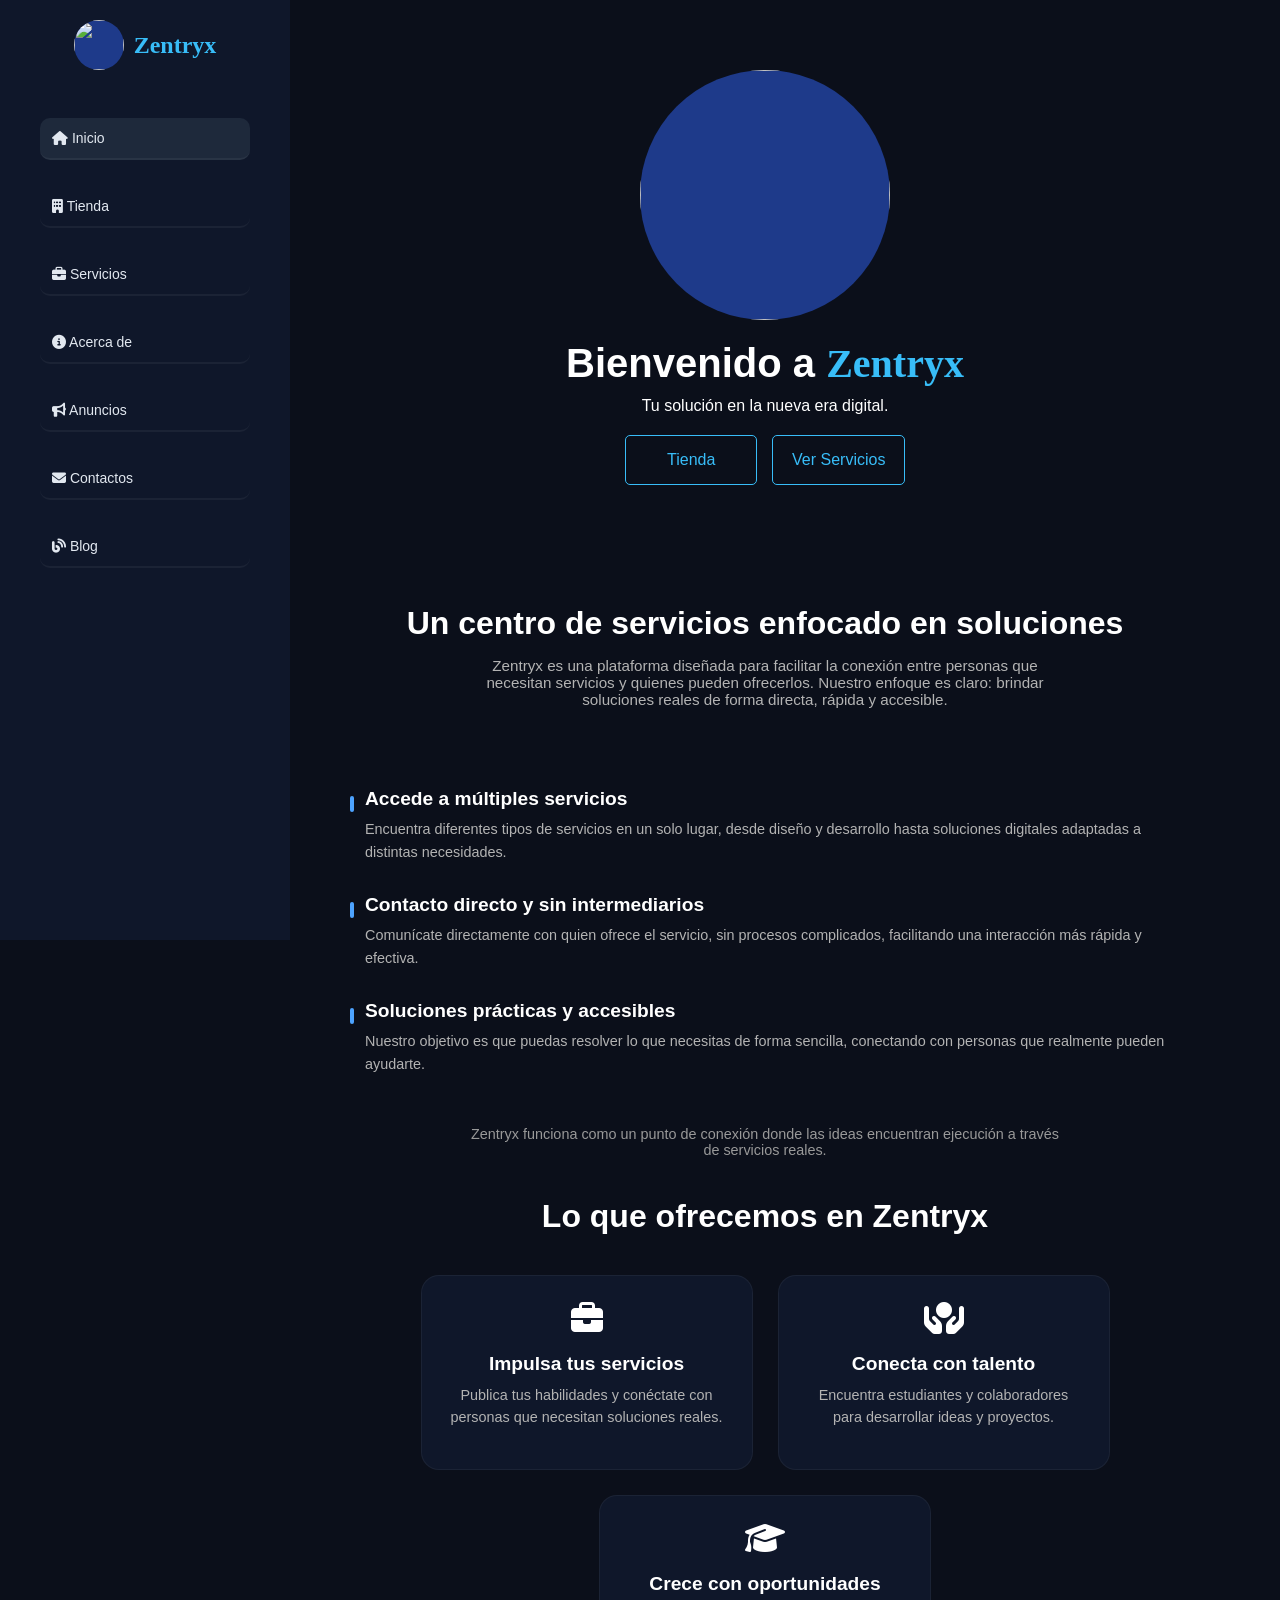
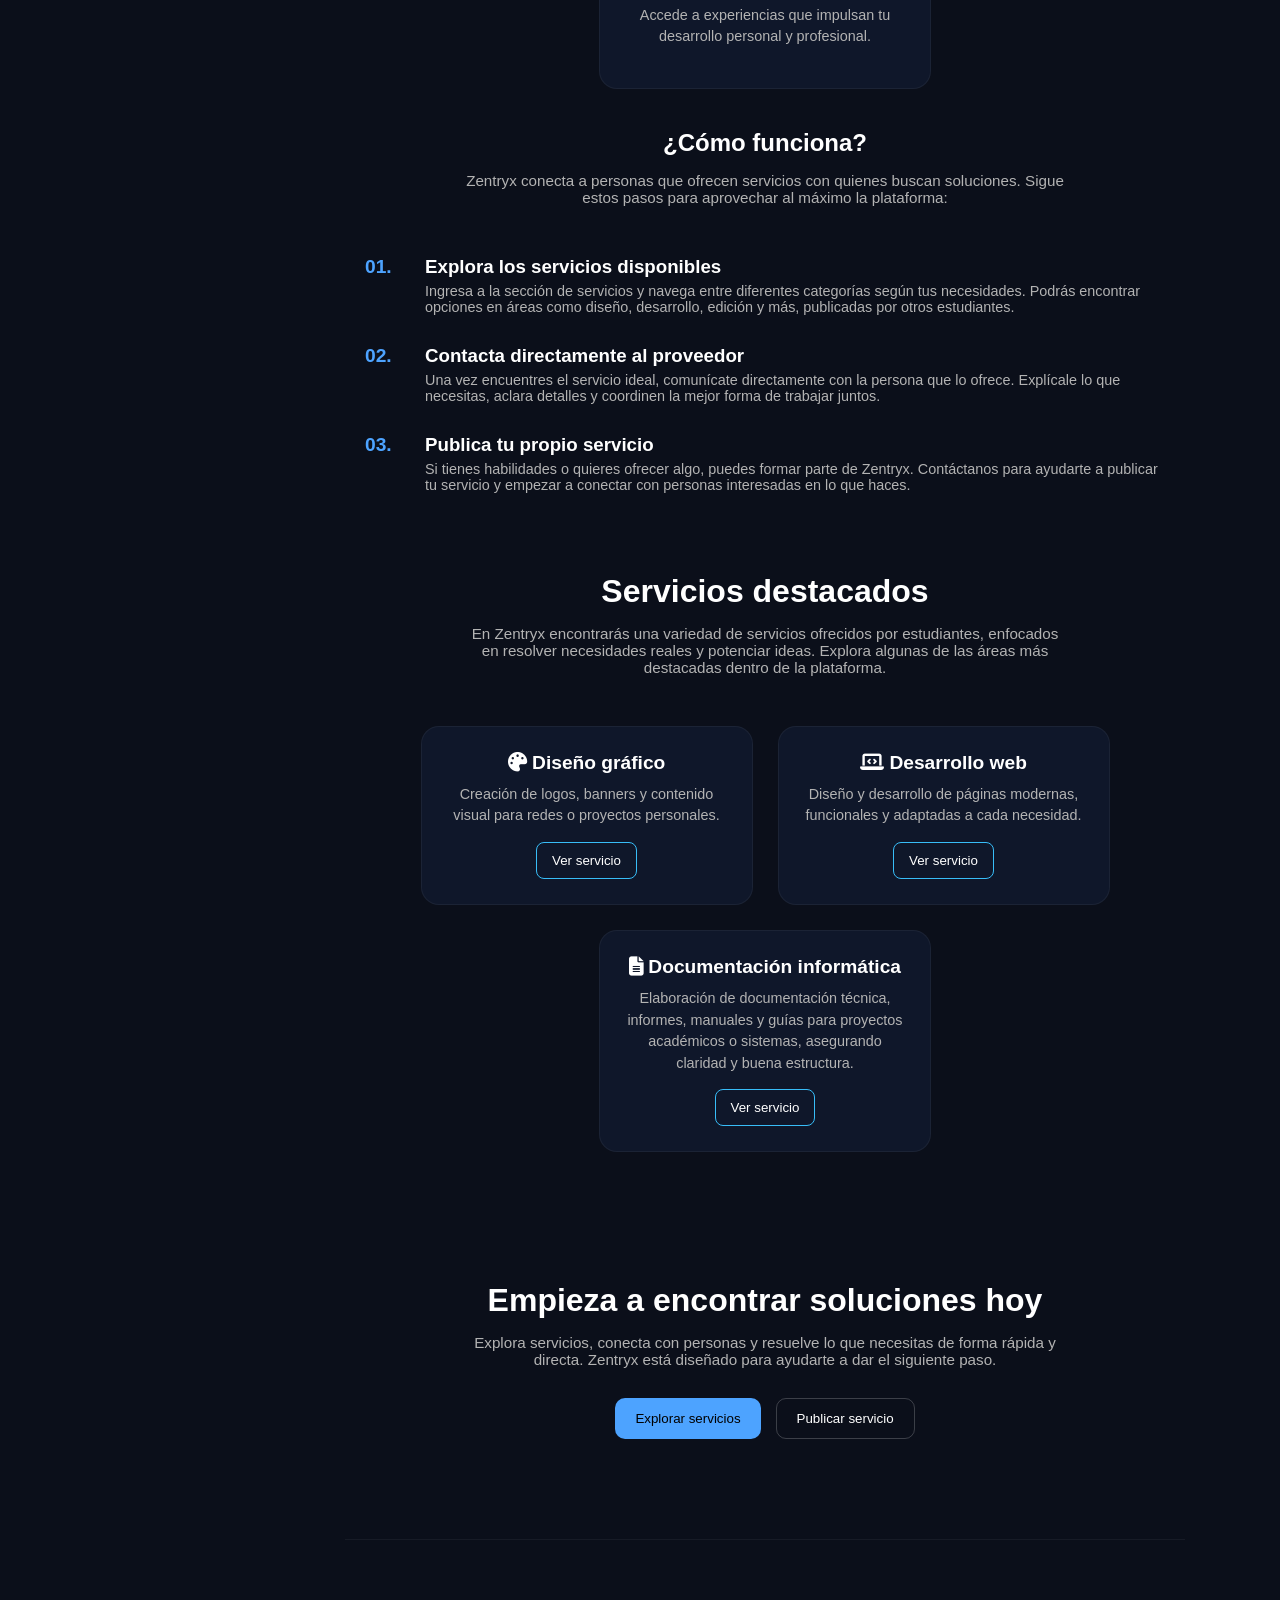
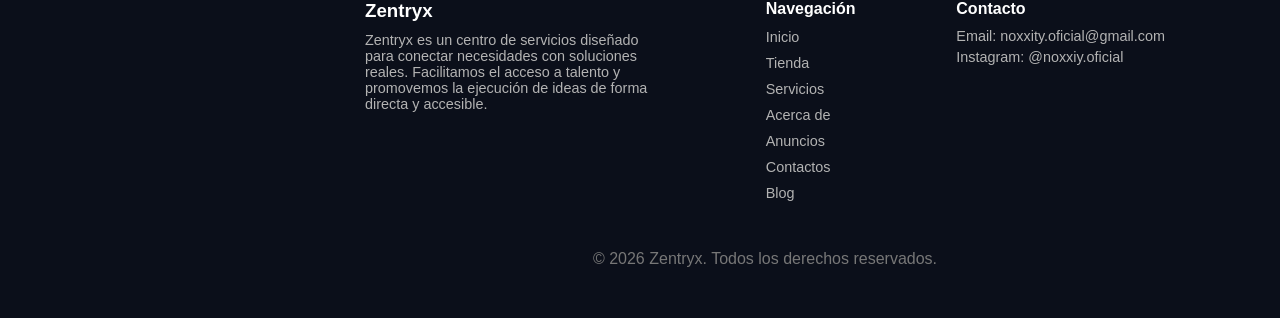
==== commit a9afdf38: "Negocios" ====
--- a/index.html
+++ b/index.html
@@ -24,8 +24,8 @@
 
         <nav>
             <ul>
-                <li class="active"><a href="#"><i class="fa-solid fa-home"></i> Inicio</a></li> 
-                <li><a href="Pages/negocios.html"> <i class="fa-solid fa-building"></i> Negocios e emprendimientos</a></li>
+                <li class="active"><a href="#"><i class="fa-solid fa-home"></i> Inicio</a></li>
+                <li><a href="Pages/negocios.html"> <i class="fa-solid fa-building"></i> Tienda</a> </li>
                 <li><a href="Pages/servis.html"><i class="fa-solid fa-briefcase"></i> Servicios</a></li>
                 <li><a href="#acerca"><i class="fa-solid fa-info-circle"></i> Acerca de</a></li>
                 <li><a href="#anuncios"><i class="fa-solid fa-bullhorn"></i> Anuncios</a></li>
@@ -42,7 +42,10 @@
             <h1>Bienvenido a <span style="color: #38bdf8; font-family: 'Times New Roman', Times, serif;">Zentryx</span>
             </h1>
             <p>Tu solución en la nueva era digital.</p>
-            <a href="Pages/servis.html">Ver Servicios</a>
+            <div class="redirection">
+                <a href="Pages/negocios.html">Tienda</a>
+                <a href="Pages/servis.html">Ver Servicios</a>
+            </div>
         </div>
 
         <section class="zentryx-info">
@@ -167,7 +170,7 @@
             </div>
         </section>
 
-        <section class="servicios">
+        <section class="servicios" id="servicios">
             <div class="container">
 
                 <h2>Servicios destacados</h2>
@@ -183,13 +186,13 @@
                     <div class="card">
                         <h3><i class="fa-solid fa-palette"></i> Diseño gráfico</h3>
                         <p>Creación de logos, banners y contenido visual para redes o proyectos personales.</p>
-                        <button>Contactar</button>
+                        <button onclick="location.href='Pages/servis.html'">Ver servicio</button>
                     </div>
 
                     <div class="card">
                         <h3><i class="fa-solid fa-laptop-code"></i> Desarrollo web</h3>
                         <p>Diseño y desarrollo de páginas modernas, funcionales y adaptadas a cada necesidad.</p>
-                        <button>Contactar</button>
+                        <button onclick="location.href='Pages/servis.html'">Ver servicio</button>
                     </div>
 
                     <div class="card">
@@ -198,7 +201,7 @@
                             Elaboración de documentación técnica, informes, manuales y guías para proyectos
                             académicos o sistemas, asegurando claridad y buena estructura.
                         </p>
-                        <button>Contactar</button>
+                        <button onclick="location.href='Pages/servis.html'">Ver servicio</button>
                     </div>
                 </div>
             </div>
@@ -215,8 +218,8 @@
                 </p>
 
                 <div class="botones">
-                    <button class="btn-primary">Explorar servicios</button>
-                    <button class="btn-secondary">Publicar servicio</button>
+                    <button class="btn-primary" onclick="location.href='Pages/servis.html'">Explorar servicios</button>
+                    <button class="btn-secondary" onclick="location.href='Pages/publicar-servicio.html'">Publicar servicio</button>
                 </div>
 
             </div>
@@ -240,7 +243,7 @@
                         <h4>Navegación</h4>
                         <ul>
                             <li><a href="#">Inicio</a></li>
-                            <li><a href="Pages/negocios.html">Negocios e emprendimientos</a></li>
+                            <li><a href="Pages/negocios.html">Tienda</a></li>
                             <li><a href="Pages/servis.html">Servicios</a></li>
                             <li><a href="#acerca">Acerca de</a></li>
                             <li><a href="#anuncios">Anuncios</a></li>
--- a/Styles/styles.css
+++ b/Styles/styles.css
@@ -18,7 +18,7 @@
 }
 
 .sidebar {
-  width: 200px;
+  width: 250px;
   height: 100vh;
   background: #0f172a;
   padding: 20px;
@@ -117,8 +117,7 @@
 }
 
 .presentation {
-  margin-top: 150px;
-  height: 40vh;
+  margin-top: 50px;
   display: flex;
   align-items: center;
   justify-content: center;
@@ -138,8 +137,18 @@
   margin-bottom: 10px;
 }
 
+.redirection{
+  margin-top: 20px;
+  width: 280px;
+  display: flex;
+  gap: 15px;
+  justify-content: center;
+  align-items: center;
+  flex-direction: row;
+}
+
 .presentation a {
-  margin-top: 20px;
+  width: 100%;
   color: #38bdf8;
   text-decoration: none;
   font-size: 1rem;
@@ -147,6 +156,7 @@
   padding: 15px;
   border-radius: 5px;
   transition: all 0.3s ease;
+  text-align: center;
 }
 
 .presentation a:hover {
